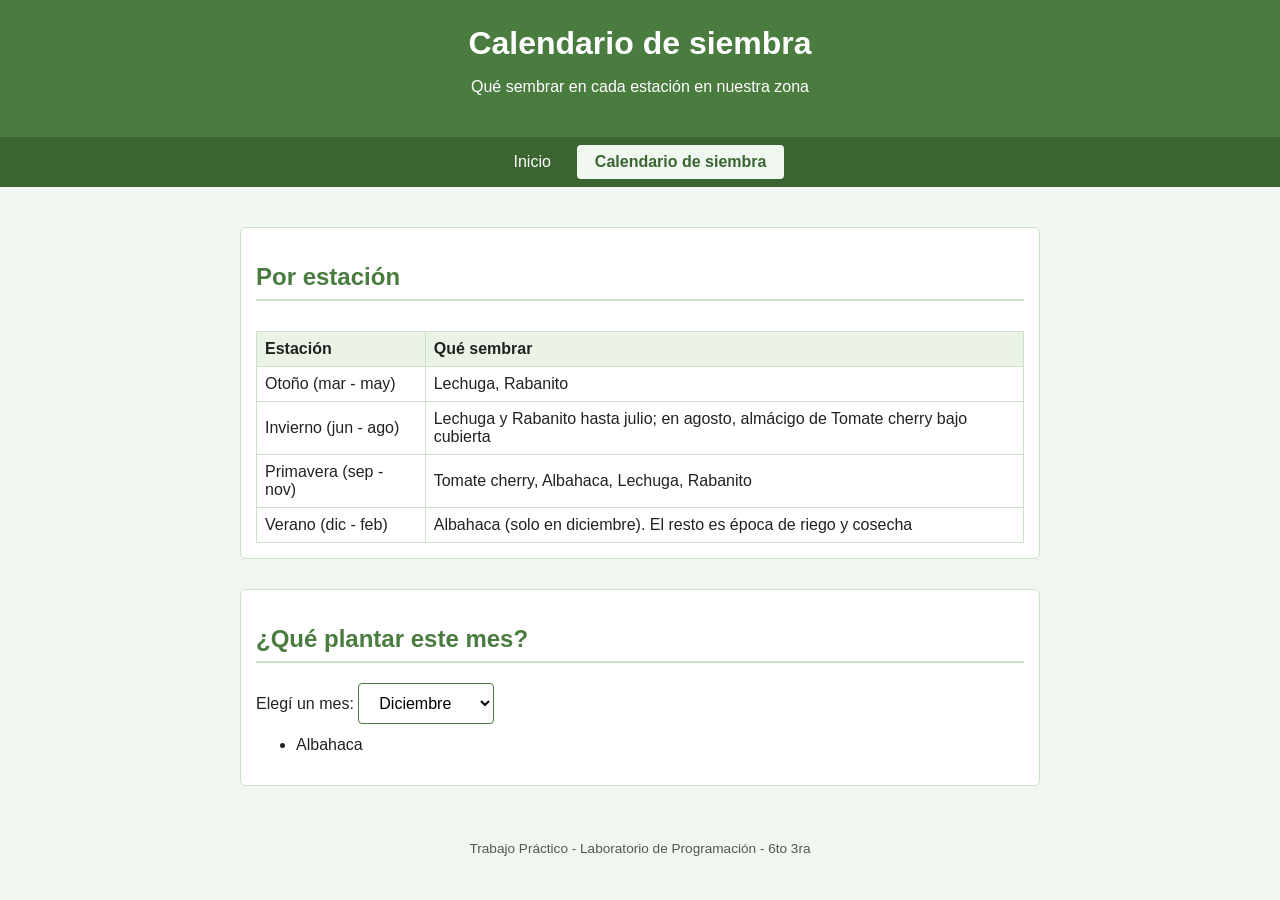
==== calendario.html @ 511a9e27 "Add files via upload" ====
<!DOCTYPE html>
<html lang="es">
<head>
<meta charset="UTF-8">
<meta name="viewport" content="width=device-width, initial-scale=1">
<title>Calendario de siembra - Huerta Escolar</title>
<meta name="description" content="Calendario de siembra de la huerta escolar por estación y selector de qué plantar en cada mes.">
<link rel="icon" href="favicon.svg" type="image/svg+xml">
<link rel="stylesheet" href="estilos.css">
</head>
<body>

<header>
  <h1>Calendario de siembra</h1>
  <p>Qué sembrar en cada estación en nuestra zona</p>
</header>

<nav>
  <a href="index.html">Inicio</a>
  <a href="calendario.html" aria-current="page">Calendario de siembra</a>
</nav>

<main>

  <section id="estaciones">
    <h2>Por estación</h2>
    <div class="tabla-scroll">
      <table>
        <tr>
          <th>Estación</th>
          <th>Qué sembrar</th>
        </tr>
        <tr><td>Otoño (mar - may)</td><td>Lechuga, Rabanito</td></tr>
        <tr><td>Invierno (jun - ago)</td><td>Lechuga y Rabanito hasta julio; en agosto, almácigo de Tomate cherry bajo cubierta</td></tr>
        <tr><td>Primavera (sep - nov)</td><td>Tomate cherry, Albahaca, Lechuga, Rabanito</td></tr>
        <tr><td>Verano (dic - feb)</td><td>Albahaca (solo en diciembre). El resto es época de riego y cosecha</td></tr>
      </table>
    </div>
  </section>

  <section id="selector">
    <h2>¿Qué plantar este mes?</h2>
    <label for="mes">Elegí un mes:</label>
    <select id="mes"></select>
    <ul id="mes-resultado"></ul>
  </section>

</main>

<footer>
  Trabajo Práctico - Laboratorio de Programación - 6to 3ra
</footer>

<script>
  const nombresMeses = ["Enero", "Febrero", "Marzo", "Abril", "Mayo", "Junio",
    "Julio", "Agosto", "Septiembre", "Octubre", "Noviembre", "Diciembre"];

  // Meses de siembra (1 = enero ... 12 = diciembre)
  const mesesDeSiembra = {
    "Lechuga": [3, 4, 5, 6, 7, 8, 9, 10],
    "Rabanito": [3, 4, 5, 6, 7, 8, 9, 10, 11],
    "Tomate cherry": [8, 9, 10, 11],
    "Albahaca": [9, 10, 11, 12]
  };

  const selectorMes = document.getElementById("mes");
  const resultado = document.getElementById("mes-resultado");

  for (let i = 0; i < nombresMeses.length; i++) {
    const opcion = document.createElement("option");
    opcion.value = i + 1;
    opcion.textContent = nombresMeses[i];
    selectorMes.appendChild(opcion);
  }

  function mostrarSiembra() {
    const mes = Number(selectorMes.value);
    resultado.innerHTML = "";
    let hayEspecies = false;

    for (const especie in mesesDeSiembra) {
      if (mesesDeSiembra[especie].includes(mes)) {
        const item = document.createElement("li");
        item.textContent = especie;
        resultado.appendChild(item);
        hayEspecies = true;
      }
    }

    if (!hayEspecies) {
      resultado.innerHTML = "<li>En " + nombresMeses[mes - 1] + " no se siembra ninguna de nuestras especies.</li>";
    }
  }

  selectorMes.addEventListener("change", mostrarSiembra);
  selectorMes.value = new Date().getMonth() + 1;
  mostrarSiembra();
</script>

</body>
</html>
---- estilos.css ----
body {
  font-family: Arial, Helvetica, sans-serif;
  background-color: #f0f7f0;
  color: #222;
  margin: 0;
  padding: 0;
}

header {
  background-color: #4a7c40;
  color: white;
  text-align: center;
  padding: 25px 10px;
}

header h1 { margin: 0; }

/* Menú de navegación */
nav {
  background-color: #3a6432;
  display: flex;
  justify-content: center;
  gap: 8px;
  padding: 8px;
}

nav a {
  color: white;
  text-decoration: none;
  padding: 8px 18px;
  border-radius: 4px;
}

nav a:hover { background-color: #4a7c40; }
nav a[aria-current="page"] { background-color: #f0f7f0; color: #3a6432; font-weight: bold; }

main {
  max-width: 800px;
  margin: 0 auto;
  padding: 10px 20px;
}

section {
  margin: 30px 0;
  padding: 15px;
  background-color: white;
  border: 1px solid #cde0c9;
  border-radius: 6px;
}

section h2 {
  color: #4a7c40;
  border-bottom: 2px solid #cde0c9;
  padding-bottom: 8px;
}

.especies-lista { display: flex; flex-wrap: wrap; gap: 12px; }

.especie {
  background-color: #eaf3e6;
  border: 1px solid #cde0c9;
  border-radius: 6px;
  padding: 10px 14px;
  width: 160px;
}

.especie h3 { margin: 0 0 5px 0; font-size: 1.05rem; }
.especie p { margin: 0; font-size: 0.9rem; }

.tabla-scroll { overflow-x: auto; }

table { width: 100%; border-collapse: collapse; margin-top: 10px; }
th, td { border: 1px solid #cde0c9; padding: 8px; text-align: left; }
th { background-color: #eaf3e6; }

button, select {
  font-size: 1rem;
  padding: 10px 16px;
  border-radius: 4px;
}

button {
  background-color: #4a7c40;
  color: white;
  border: none;
  cursor: pointer;
}

button:hover { background-color: #3a6432; }
select { border: 1px solid #4a7c40; background: white; }

#riego-resultado {
  white-space: pre-wrap;
  margin-top: 10px;
  font-family: monospace;
  background-color: #f0f7f0;
  padding: 10px;
  border-radius: 4px;
}

#mes-resultado { margin-top: 12px; }
#mes-resultado li { margin: 4px 0; }

footer {
  text-align: center;
  padding: 15px;
  font-size: 0.85rem;
  color: #555;
}

/* Responsive: celulares (hasta 600px) */
@media (max-width: 600px) {
  header h1 { font-size: 1.5rem; }
  nav { flex-direction: column; }
  nav a { text-align: center; }
  main { padding: 10px; }
  .especie { width: 100%; }
  button, select { width: 100%; }
}
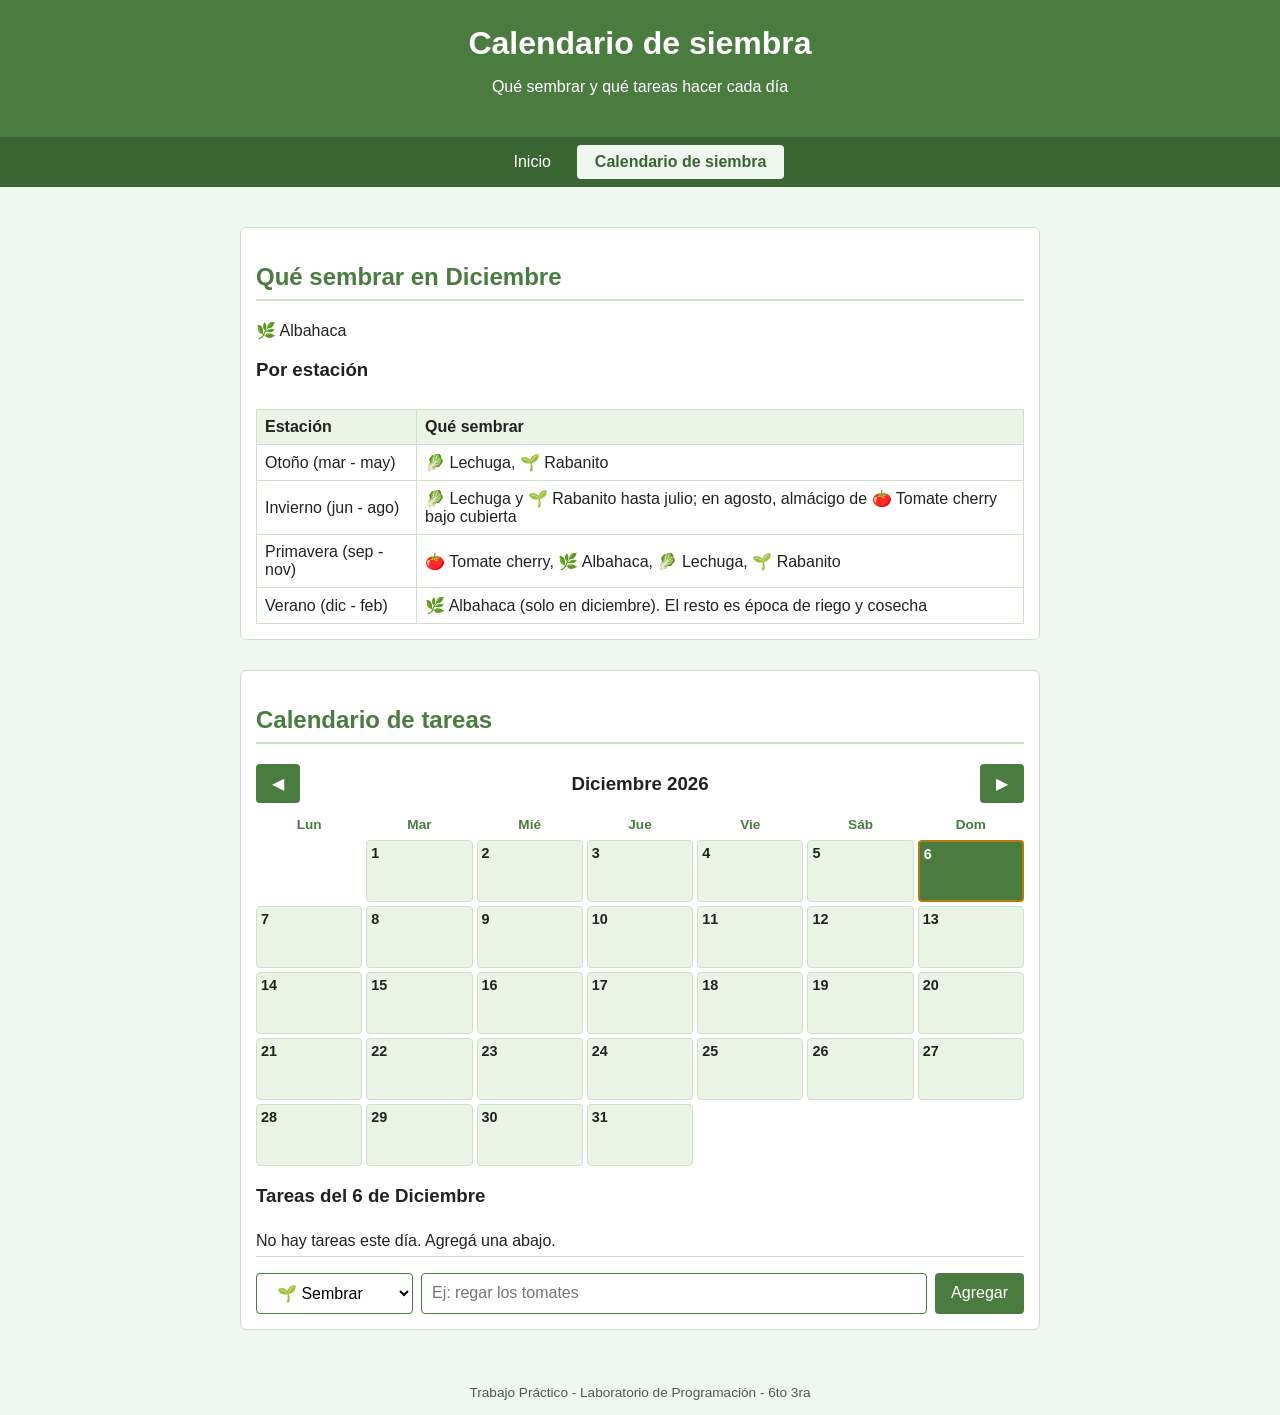
==== commit f7a15d5f: "Add files via upload" ====
--- a/calendario.html
+++ b/calendario.html
@@ -4,7 +4,7 @@
 <meta charset="UTF-8">
 <meta name="viewport" content="width=device-width, initial-scale=1">
 <title>Calendario de siembra - Huerta Escolar</title>
-<meta name="description" content="Calendario de siembra de la huerta escolar por estación y selector de qué plantar en cada mes.">
+<meta name="description" content="Calendario editable de la huerta escolar: qué sembrar en cada mes y tareas por día.">
 <link rel="icon" href="favicon.svg" type="image/svg+xml">
 <link rel="stylesheet" href="estilos.css">
 </head>
@@ -12,7 +12,7 @@
 
 <header>
   <h1>Calendario de siembra</h1>
-  <p>Qué sembrar en cada estación en nuestra zona</p>
+  <p>Qué sembrar y qué tareas hacer cada día</p>
 </header>
 
 <nav>
@@ -22,27 +22,47 @@
 
 <main>
 
-  <section id="estaciones">
-    <h2>Por estación</h2>
+  <section id="siembra">
+    <h2>Qué sembrar en <span id="nombre-mes"></span></h2>
+    <p id="siembra-mes"></p>
+    <h3>Por estación</h3>
     <div class="tabla-scroll">
       <table>
         <tr>
           <th>Estación</th>
           <th>Qué sembrar</th>
         </tr>
-        <tr><td>Otoño (mar - may)</td><td>Lechuga, Rabanito</td></tr>
-        <tr><td>Invierno (jun - ago)</td><td>Lechuga y Rabanito hasta julio; en agosto, almácigo de Tomate cherry bajo cubierta</td></tr>
-        <tr><td>Primavera (sep - nov)</td><td>Tomate cherry, Albahaca, Lechuga, Rabanito</td></tr>
-        <tr><td>Verano (dic - feb)</td><td>Albahaca (solo en diciembre). El resto es época de riego y cosecha</td></tr>
+        <tr><td>Otoño (mar - may)</td><td>🥬 Lechuga, 🌱 Rabanito</td></tr>
+        <tr><td>Invierno (jun - ago)</td><td>🥬 Lechuga y 🌱 Rabanito hasta julio; en agosto, almácigo de 🍅 Tomate cherry bajo cubierta</td></tr>
+        <tr><td>Primavera (sep - nov)</td><td>🍅 Tomate cherry, 🌿 Albahaca, 🥬 Lechuga, 🌱 Rabanito</td></tr>
+        <tr><td>Verano (dic - feb)</td><td>🌿 Albahaca (solo en diciembre). El resto es época de riego y cosecha</td></tr>
       </table>
     </div>
   </section>
 
-  <section id="selector">
-    <h2>¿Qué plantar este mes?</h2>
-    <label for="mes">Elegí un mes:</label>
-    <select id="mes"></select>
-    <ul id="mes-resultado"></ul>
+  <section id="calendario">
+    <h2>Calendario de tareas</h2>
+    <div class="cal-barra">
+      <button id="mes-anterior" aria-label="Mes anterior">◀</button>
+      <h3 id="titulo-mes"></h3>
+      <button id="mes-siguiente" aria-label="Mes siguiente">▶</button>
+    </div>
+    <div id="cal-grilla" class="cal-grilla"></div>
+
+    <h3 id="panel-titulo"></h3>
+    <ul id="lista-tareas"></ul>
+    <div class="cal-form">
+      <select id="tarea-icono" aria-label="Icono de la tarea">
+        <option value="🌱">🌱 Sembrar</option>
+        <option value="💧">💧 Regar</option>
+        <option value="🌿">🌿 Deshierbar</option>
+        <option value="🐛">🐛 Plagas</option>
+        <option value="🍅">🍅 Cosechar</option>
+        <option value="📝">📝 Nota</option>
+      </select>
+      <input id="tarea-texto" type="text" maxlength="60" placeholder="Ej: regar los tomates" aria-label="Texto de la tarea">
+      <button id="tarea-agregar">Agregar</button>
+    </div>
   </section>
 
 </main>
@@ -62,39 +82,162 @@
     "Tomate cherry": [8, 9, 10, 11],
     "Albahaca": [9, 10, 11, 12]
   };
-
-  const selectorMes = document.getElementById("mes");
-  const resultado = document.getElementById("mes-resultado");
-
-  for (let i = 0; i < nombresMeses.length; i++) {
-    const opcion = document.createElement("option");
-    opcion.value = i + 1;
-    opcion.textContent = nombresMeses[i];
-    selectorMes.appendChild(opcion);
-  }
-
-  function mostrarSiembra() {
-    const mes = Number(selectorMes.value);
-    resultado.innerHTML = "";
-    let hayEspecies = false;
-
+  const iconosEspecies = { "Lechuga": "🥬", "Rabanito": "🌱", "Tomate cherry": "🍅", "Albahaca": "🌿" };
+
+  const hoy = new Date();
+  let anio = hoy.getFullYear();
+  let mes = hoy.getMonth(); // 0 = enero ... 11 = diciembre
+
+  function clave(a, m, d) {
+    return a + "-" + String(m + 1).padStart(2, "0") + "-" + String(d).padStart(2, "0");
+  }
+  let diaElegido = clave(anio, mes, hoy.getDate());
+
+  // Las tareas se guardan en el navegador (localStorage)
+  let tareas = {};
+  try {
+    tareas = JSON.parse(localStorage.getItem("huertaTareas")) || {};
+  } catch (e) {
+    tareas = {};
+  }
+  function guardar() {
+    try {
+      localStorage.setItem("huertaTareas", JSON.stringify(tareas));
+    } catch (e) {}
+  }
+
+  function dibujarSiembra() {
+    document.getElementById("nombre-mes").textContent = nombresMeses[mes];
+    const lista = [];
     for (const especie in mesesDeSiembra) {
-      if (mesesDeSiembra[especie].includes(mes)) {
-        const item = document.createElement("li");
-        item.textContent = especie;
-        resultado.appendChild(item);
-        hayEspecies = true;
+      if (mesesDeSiembra[especie].includes(mes + 1)) {
+        lista.push(iconosEspecies[especie] + " " + especie);
       }
     }
-
-    if (!hayEspecies) {
-      resultado.innerHTML = "<li>En " + nombresMeses[mes - 1] + " no se siembra ninguna de nuestras especies.</li>";
-    }
-  }
-
-  selectorMes.addEventListener("change", mostrarSiembra);
-  selectorMes.value = new Date().getMonth() + 1;
-  mostrarSiembra();
+    document.getElementById("siembra-mes").textContent =
+      lista.length > 0 ? lista.join(", ") : "Este mes no se siembra ninguna de nuestras especies.";
+  }
+
+  function dibujarCalendario() {
+    document.getElementById("titulo-mes").textContent = nombresMeses[mes] + " " + anio;
+    const grilla = document.getElementById("cal-grilla");
+    grilla.innerHTML = "";
+
+    ["Lun", "Mar", "Mié", "Jue", "Vie", "Sáb", "Dom"].forEach(function (nombre) {
+      const cab = document.createElement("div");
+      cab.className = "cal-cab";
+      cab.textContent = nombre;
+      grilla.appendChild(cab);
+    });
+
+    // La semana empieza el lunes: getDay() da 0 = domingo, por eso se ajusta
+    const huecos = (new Date(anio, mes, 1).getDay() + 6) % 7;
+    for (let i = 0; i < huecos; i++) {
+      grilla.appendChild(document.createElement("div"));
+    }
+
+    const diasDelMes = new Date(anio, mes + 1, 0).getDate();
+    for (let dia = 1; dia <= diasDelMes; dia++) {
+      const k = clave(anio, mes, dia);
+      const boton = document.createElement("button");
+      boton.className = "cal-dia";
+      if (k === clave(hoy.getFullYear(), hoy.getMonth(), hoy.getDate())) boton.classList.add("hoy");
+      if (k === diaElegido) boton.classList.add("elegido");
+
+      const numero = document.createElement("strong");
+      numero.textContent = dia;
+      const iconos = document.createElement("span");
+      iconos.className = "cal-iconos";
+      iconos.textContent = (tareas[k] || []).slice(0, 3).map(function (t) { return t.icono; }).join("");
+      boton.appendChild(numero);
+      boton.appendChild(iconos);
+
+      boton.onclick = function () {
+        diaElegido = k;
+        dibujarCalendario();
+        dibujarPanel();
+      };
+      grilla.appendChild(boton);
+    }
+  }
+
+  function dibujarPanel() {
+    const partes = diaElegido.split("-");
+    document.getElementById("panel-titulo").textContent =
+      "Tareas del " + Number(partes[2]) + " de " + nombresMeses[Number(partes[1]) - 1];
+
+    const ul = document.getElementById("lista-tareas");
+    ul.innerHTML = "";
+    const lista = tareas[diaElegido] || [];
+
+    if (lista.length === 0) {
+      const vacio = document.createElement("li");
+      vacio.textContent = "No hay tareas este día. Agregá una abajo.";
+      ul.appendChild(vacio);
+    }
+
+    lista.forEach(function (tarea, i) {
+      const li = document.createElement("li");
+      const texto = document.createElement("span");
+      texto.textContent = tarea.icono + " " + tarea.texto;
+
+      const editar = document.createElement("button");
+      editar.textContent = "Editar";
+      editar.onclick = function () {
+        const nuevo = prompt("Editar tarea:", tarea.texto);
+        if (nuevo !== null && nuevo.trim() !== "") {
+          tarea.texto = nuevo.trim();
+          guardar();
+          dibujarPanel();
+        }
+      };
+
+      const borrar = document.createElement("button");
+      borrar.textContent = "Borrar";
+      borrar.onclick = function () {
+        lista.splice(i, 1);
+        if (lista.length === 0) delete tareas[diaElegido];
+        guardar();
+        dibujarCalendario();
+        dibujarPanel();
+      };
+
+      li.appendChild(texto);
+      li.appendChild(editar);
+      li.appendChild(borrar);
+      ul.appendChild(li);
+    });
+  }
+
+  function cambiarMes(cambio) {
+    mes += cambio;
+    if (mes < 0) { mes = 11; anio--; }
+    if (mes > 11) { mes = 0; anio++; }
+    const esMesActual = (anio === hoy.getFullYear() && mes === hoy.getMonth());
+    diaElegido = clave(anio, mes, esMesActual ? hoy.getDate() : 1);
+    dibujarSiembra();
+    dibujarCalendario();
+    dibujarPanel();
+  }
+
+  document.getElementById("mes-anterior").onclick = function () { cambiarMes(-1); };
+  document.getElementById("mes-siguiente").onclick = function () { cambiarMes(1); };
+
+  document.getElementById("tarea-agregar").onclick = function () {
+    const campo = document.getElementById("tarea-texto");
+    const texto = campo.value.trim();
+    if (texto === "") return;
+    if (!tareas[diaElegido]) tareas[diaElegido] = [];
+    tareas[diaElegido].push({ icono: document.getElementById("tarea-icono").value, texto: texto });
+    campo.value = "";
+    guardar();
+    dibujarCalendario();
+    dibujarPanel();
+  };
+
+  dibujarSiembra();
+  dibujarCalendario();
+  dibujarPanel();
 </script>
 
 </body>
--- a/estilos.css
+++ b/estilos.css
@@ -117,3 +117,40 @@
   .especie { width: 100%; }
   button, select { width: 100%; }
 }
+
+/* Calendario editable */
+.cal-barra { display: flex; align-items: center; justify-content: space-between; gap: 8px; }
+.cal-barra h3 { margin: 0; }
+.cal-barra button { width: auto; }
+
+.cal-grilla { display: grid; grid-template-columns: repeat(7, 1fr); gap: 4px; margin-top: 10px; }
+.cal-cab { text-align: center; font-weight: bold; color: #4a7c40; font-size: 0.85rem; padding: 4px 0; }
+.cal-grilla button.cal-dia {
+  width: auto;
+  min-height: 62px;
+  background-color: #eaf3e6;
+  color: #222;
+  border: 1px solid #cde0c9;
+  padding: 4px;
+  display: flex;
+  flex-direction: column;
+  align-items: flex-start;
+  font-size: 0.9rem;
+}
+.cal-grilla button.cal-dia:hover { background-color: #d9ead3; }
+.cal-grilla button.hoy { border: 2px solid #b87a0c; }
+.cal-grilla button.elegido { background-color: #4a7c40; color: white; }
+.cal-iconos { font-size: 0.85rem; line-height: 1.2; }
+
+#lista-tareas { list-style: none; padding: 0; }
+#lista-tareas li { display: flex; align-items: center; gap: 8px; padding: 6px 0; border-bottom: 1px solid #cde0c9; }
+#lista-tareas li span { flex: 1; }
+#lista-tareas button { width: auto; padding: 4px 10px; font-size: 0.85rem; }
+
+.cal-form { display: flex; flex-wrap: wrap; gap: 8px; margin-top: 10px; }
+.cal-form input { flex: 1; min-width: 160px; font-size: 1rem; padding: 10px; border: 1px solid #4a7c40; border-radius: 4px; }
+
+@media (max-width: 600px) {
+  .cal-grilla button.cal-dia { min-height: 48px; font-size: 0.8rem; }
+  .cal-iconos { font-size: 0.7rem; }
+}
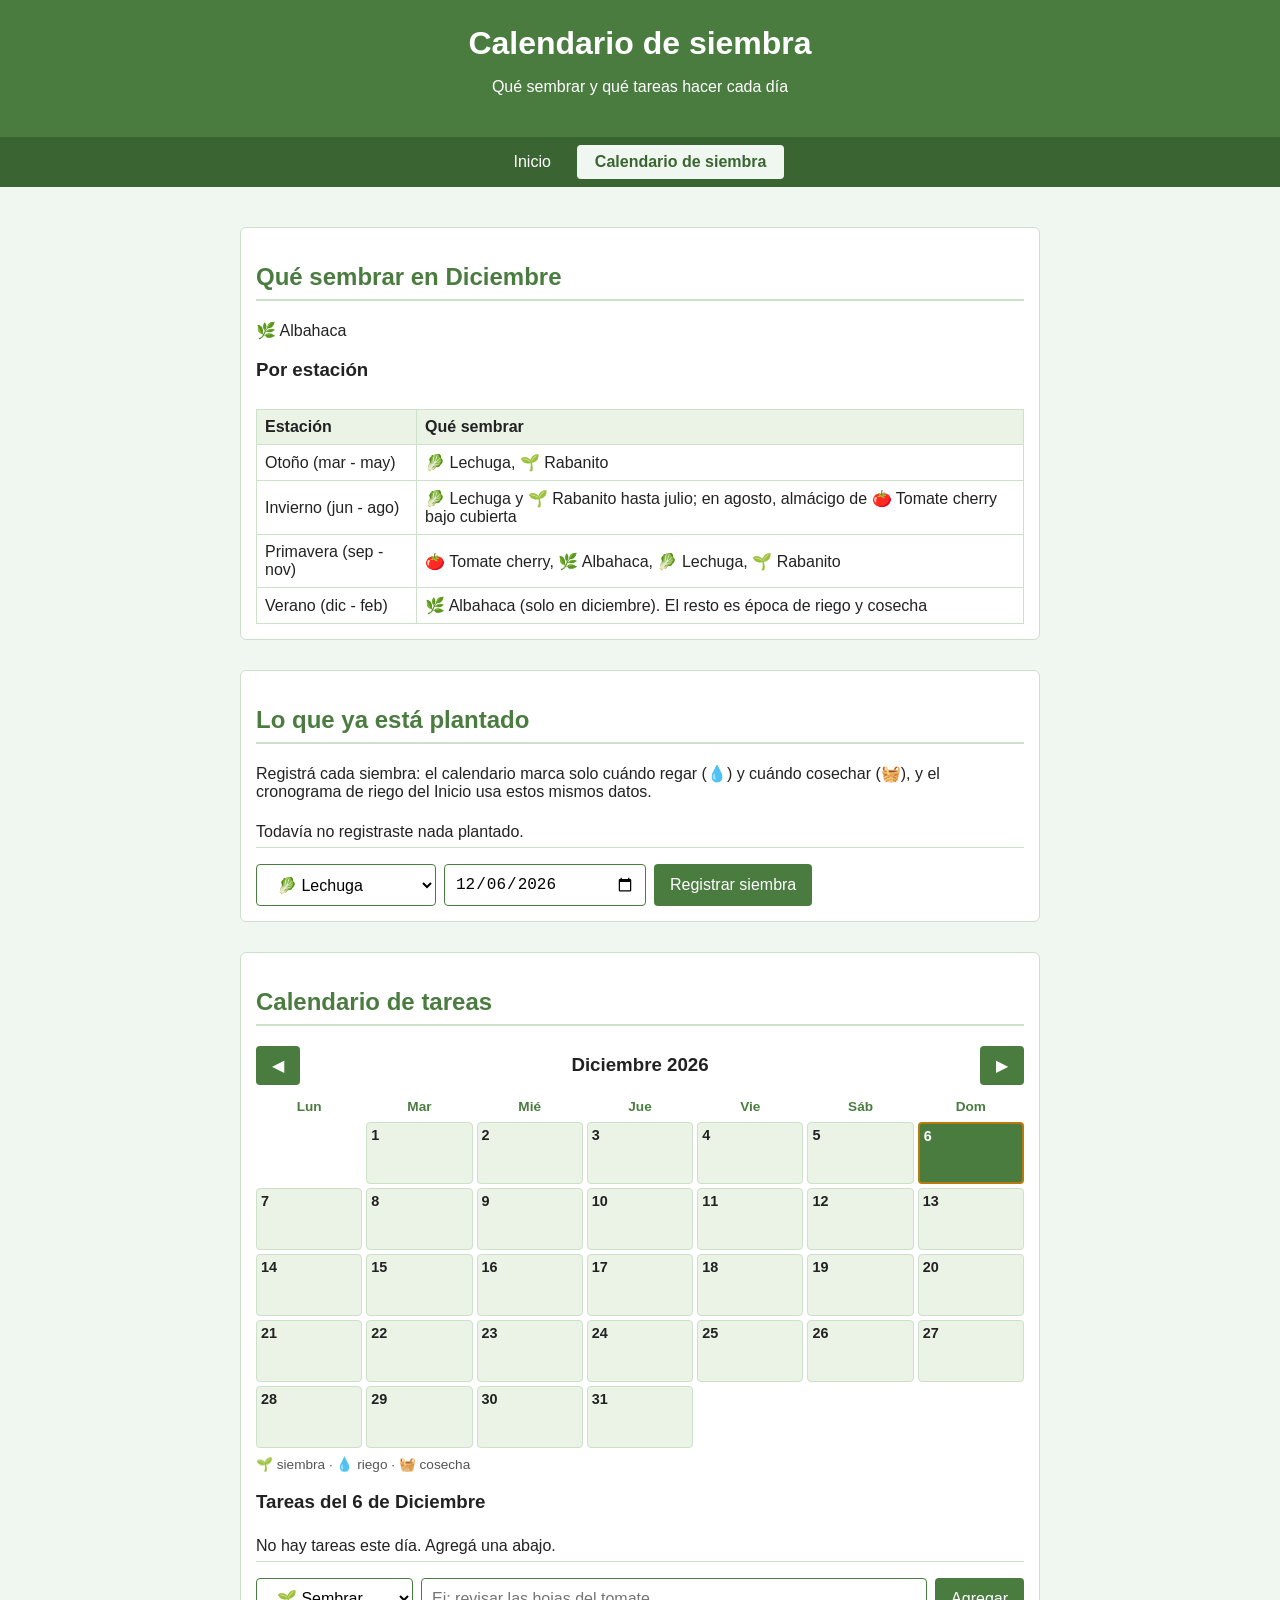
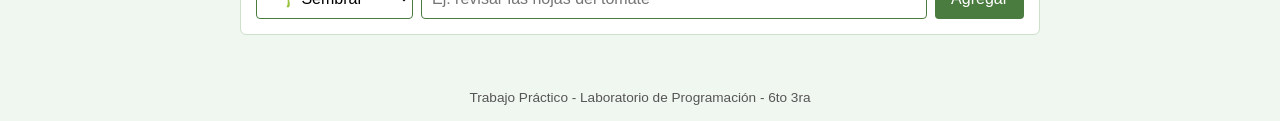
==== commit 9f539625: "Add files via upload" ====
--- a/calendario.html
+++ b/calendario.html
@@ -40,6 +40,17 @@
     </div>
   </section>
 
+  <section id="plantado">
+    <h2>Lo que ya está plantado</h2>
+    <p>Registrá cada siembra: el calendario marca solo cuándo regar (💧) y cuándo cosechar (🧺), y el cronograma de riego del Inicio usa estos mismos datos.</p>
+    <ul id="lista-siembras"></ul>
+    <div class="cal-form">
+      <select id="siembra-especie" aria-label="Especie sembrada"></select>
+      <input id="siembra-fecha" type="date" aria-label="Fecha de siembra">
+      <button id="siembra-agregar">Registrar siembra</button>
+    </div>
+  </section>
+
   <section id="calendario">
     <h2>Calendario de tareas</h2>
     <div class="cal-barra">
@@ -48,6 +59,7 @@
       <button id="mes-siguiente" aria-label="Mes siguiente">▶</button>
     </div>
     <div id="cal-grilla" class="cal-grilla"></div>
+    <p class="cal-leyenda">🌱 siembra · 💧 riego · 🧺 cosecha</p>
 
     <h3 id="panel-titulo"></h3>
     <ul id="lista-tareas"></ul>
@@ -60,7 +72,7 @@
         <option value="🍅">🍅 Cosechar</option>
         <option value="📝">📝 Nota</option>
       </select>
-      <input id="tarea-texto" type="text" maxlength="60" placeholder="Ej: regar los tomates" aria-label="Texto de la tarea">
+      <input id="tarea-texto" type="text" maxlength="60" placeholder="Ej: revisar las hojas del tomate" aria-label="Texto de la tarea">
       <button id="tarea-agregar">Agregar</button>
     </div>
   </section>
@@ -71,10 +83,8 @@
   Trabajo Práctico - Laboratorio de Programación - 6to 3ra
 </footer>
 
+<script src="huerta.js"></script>
 <script>
-  const nombresMeses = ["Enero", "Febrero", "Marzo", "Abril", "Mayo", "Junio",
-    "Julio", "Agosto", "Septiembre", "Octubre", "Noviembre", "Diciembre"];
-
   // Meses de siembra (1 = enero ... 12 = diciembre)
   const mesesDeSiembra = {
     "Lechuga": [3, 4, 5, 6, 7, 8, 9, 10],
@@ -82,18 +92,13 @@
     "Tomate cherry": [8, 9, 10, 11],
     "Albahaca": [9, 10, 11, 12]
   };
-  const iconosEspecies = { "Lechuga": "🥬", "Rabanito": "🌱", "Tomate cherry": "🍅", "Albahaca": "🌿" };
 
   const hoy = new Date();
   let anio = hoy.getFullYear();
   let mes = hoy.getMonth(); // 0 = enero ... 11 = diciembre
-
-  function clave(a, m, d) {
-    return a + "-" + String(m + 1).padStart(2, "0") + "-" + String(d).padStart(2, "0");
-  }
   let diaElegido = clave(anio, mes, hoy.getDate());
 
-  // Las tareas se guardan en el navegador (localStorage)
+  // Tareas manuales (localStorage) y siembras (compartidas con el Inicio)
   let tareas = {};
   try {
     tareas = JSON.parse(localStorage.getItem("huertaTareas")) || {};
@@ -105,17 +110,45 @@
       localStorage.setItem("huertaTareas", JSON.stringify(tareas));
     } catch (e) {}
   }
+  let siembras = cargarSiembras();
 
   function dibujarSiembra() {
     document.getElementById("nombre-mes").textContent = nombresMeses[mes];
     const lista = [];
     for (const especie in mesesDeSiembra) {
       if (mesesDeSiembra[especie].includes(mes + 1)) {
-        lista.push(iconosEspecies[especie] + " " + especie);
+        lista.push(ESPECIES[especie].icono + " " + especie);
       }
     }
     document.getElementById("siembra-mes").textContent =
       lista.length > 0 ? lista.join(", ") : "Este mes no se siembra ninguna de nuestras especies.";
+  }
+
+  function dibujarSiembras() {
+    const ul = document.getElementById("lista-siembras");
+    ul.innerHTML = "";
+    if (siembras.length === 0) {
+      const vacio = document.createElement("li");
+      vacio.textContent = "Todavía no registraste nada plantado.";
+      ul.appendChild(vacio);
+    }
+    siembras.forEach(function (s, i) {
+      const e = ESPECIES[s.especie];
+      const li = document.createElement("li");
+      const texto = document.createElement("span");
+      texto.textContent = e.icono + " " + s.especie + " - sembrada el " + formatearFecha(s.fecha) +
+        " - riego cada " + e.riego + " día/s - cosecha: " + formatearFecha(sumarDias(s.fecha, e.cosecha));
+      const quitar = document.createElement("button");
+      quitar.textContent = "Quitar";
+      quitar.onclick = function () {
+        siembras.splice(i, 1);
+        guardarSiembras(siembras);
+        redibujarTodo();
+      };
+      li.appendChild(texto);
+      li.appendChild(quitar);
+      ul.appendChild(li);
+    });
   }
 
   function dibujarCalendario() {
@@ -141,16 +174,25 @@
       const k = clave(anio, mes, dia);
       const boton = document.createElement("button");
       boton.className = "cal-dia";
-      if (k === clave(hoy.getFullYear(), hoy.getMonth(), hoy.getDate())) boton.classList.add("hoy");
+      if (k === claveDeFecha(hoy)) boton.classList.add("hoy");
       if (k === diaElegido) boton.classList.add("elegido");
+
+      // Íconos del día: primero los automáticos (sin repetir), después las tareas manuales
+      const iconos = [];
+      eventosDelDia(k, siembras).forEach(function (ev) {
+        if (!iconos.includes(ev.icono)) iconos.push(ev.icono);
+      });
+      (tareas[k] || []).forEach(function (t) {
+        if (!iconos.includes(t.icono)) iconos.push(t.icono);
+      });
 
       const numero = document.createElement("strong");
       numero.textContent = dia;
-      const iconos = document.createElement("span");
-      iconos.className = "cal-iconos";
-      iconos.textContent = (tareas[k] || []).slice(0, 3).map(function (t) { return t.icono; }).join("");
+      const spanIconos = document.createElement("span");
+      spanIconos.className = "cal-iconos";
+      spanIconos.textContent = iconos.slice(0, 4).join("");
       boton.appendChild(numero);
-      boton.appendChild(iconos);
+      boton.appendChild(spanIconos);
 
       boton.onclick = function () {
         diaElegido = k;
@@ -168,13 +210,22 @@
 
     const ul = document.getElementById("lista-tareas");
     ul.innerHTML = "";
+    const automaticas = eventosDelDia(diaElegido, siembras);
     const lista = tareas[diaElegido] || [];
 
-    if (lista.length === 0) {
+    if (automaticas.length === 0 && lista.length === 0) {
       const vacio = document.createElement("li");
       vacio.textContent = "No hay tareas este día. Agregá una abajo.";
       ul.appendChild(vacio);
     }
+
+    automaticas.forEach(function (ev) {
+      const li = document.createElement("li");
+      const texto = document.createElement("span");
+      texto.textContent = ev.icono + " " + ev.texto + " (automático)";
+      li.appendChild(texto);
+      ul.appendChild(li);
+    });
 
     lista.forEach(function (tarea, i) {
       const li = document.createElement("li");
@@ -207,6 +258,15 @@
       li.appendChild(borrar);
       ul.appendChild(li);
     });
+
+    // La fecha de siembra propuesta es el día elegido
+    document.getElementById("siembra-fecha").value = diaElegido;
+  }
+
+  function redibujarTodo() {
+    dibujarSiembras();
+    dibujarCalendario();
+    dibujarPanel();
   }
 
   function cambiarMes(cambio) {
@@ -235,9 +295,31 @@
     dibujarPanel();
   };
 
+  // Selector de especies, armado a partir de los datos compartidos
+  const selectorEspecie = document.getElementById("siembra-especie");
+  for (const nombre in ESPECIES) {
+    const op = document.createElement("option");
+    op.value = nombre;
+    op.textContent = ESPECIES[nombre].icono + " " + nombre;
+    selectorEspecie.appendChild(op);
+  }
+
+  document.getElementById("siembra-agregar").onclick = function () {
+    const fecha = document.getElementById("siembra-fecha").value;
+    if (fecha === "") return;
+    siembras.push({ especie: selectorEspecie.value, fecha: fecha });
+    guardarSiembras(siembras);
+    // Ir al mes de la siembra para ver los riegos
+    const p = fecha.split("-").map(Number);
+    anio = p[0];
+    mes = p[1] - 1;
+    diaElegido = fecha;
+    dibujarSiembra();
+    redibujarTodo();
+  };
+
   dibujarSiembra();
-  dibujarCalendario();
-  dibujarPanel();
+  redibujarTodo();
 </script>
 
 </body>
--- a/estilos.css
+++ b/estilos.css
@@ -154,3 +154,11 @@
   .cal-grilla button.cal-dia { min-height: 48px; font-size: 0.8rem; }
   .cal-iconos { font-size: 0.7rem; }
 }
+
+/* Siembras registradas y leyenda del calendario */
+#lista-siembras { list-style: none; padding: 0; }
+#lista-siembras li { display: flex; align-items: center; gap: 8px; padding: 6px 0; border-bottom: 1px solid #cde0c9; }
+#lista-siembras li span { flex: 1; }
+#lista-siembras button { width: auto; padding: 4px 10px; font-size: 0.85rem; }
+.cal-form input[type="date"] { flex: 0 1 180px; }
+.cal-leyenda { font-size: 0.85rem; color: #555; margin: 8px 0 0 0; }
